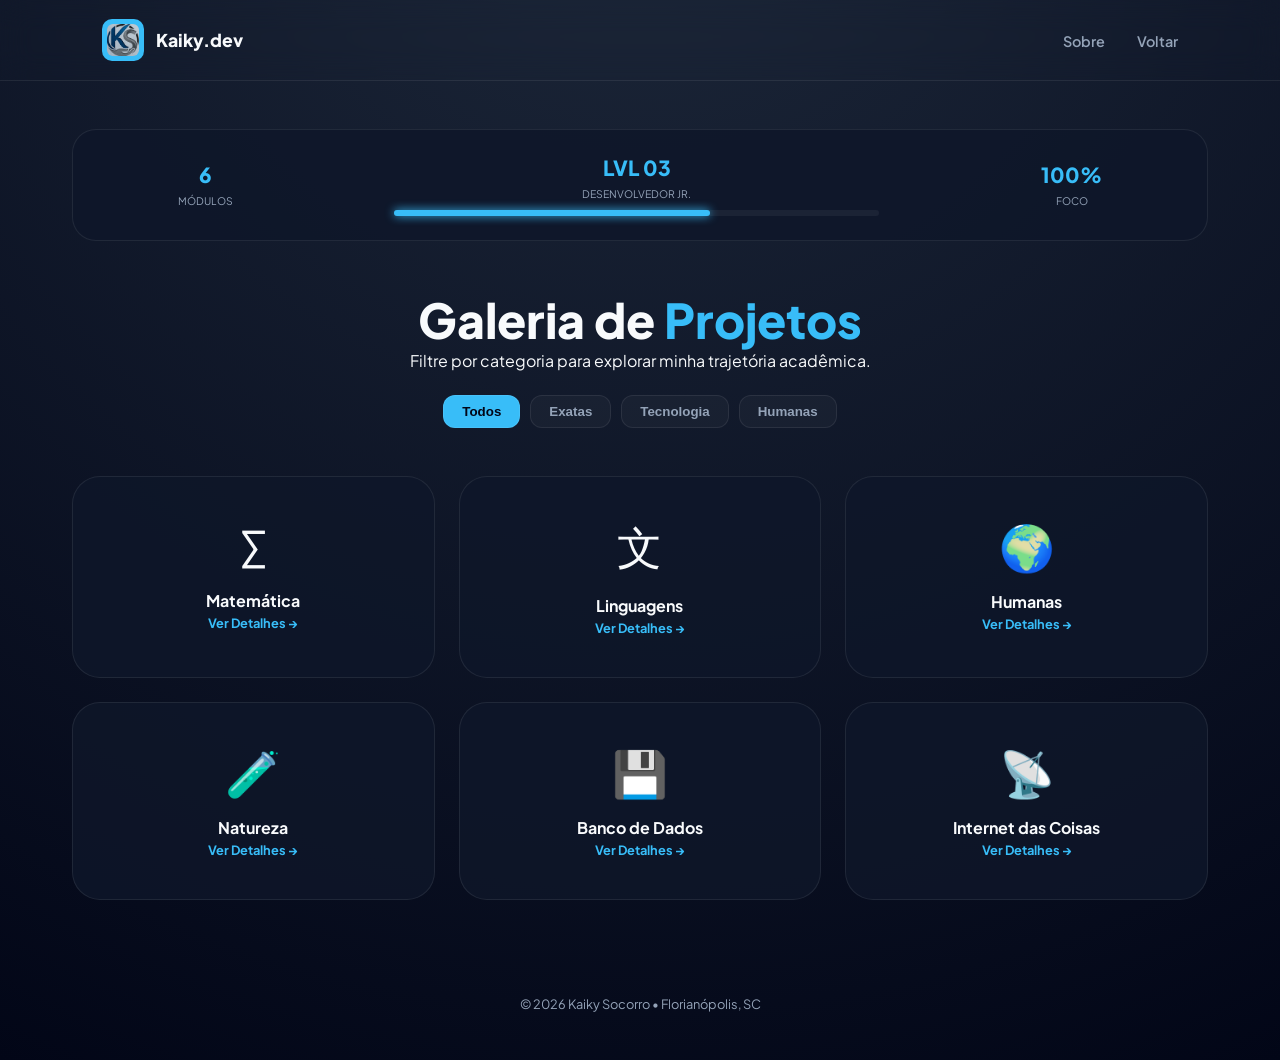
==== Projetos.html @ 686671b9 "Add files via upload" ====
<!DOCTYPE html>
<html lang="pt-br">
<head>
    <meta charset="utf-8" />
    <meta name="viewport" content="width=device-width,initial-scale=1" />
    <title>Projetos Profissionais — Kaiky.dev</title>
    <link rel="stylesheet" href="Projetos.css">
    <link href="https://fonts.googleapis.com/css2?family=Plus+Jakarta+Sans:wght@300;400;600;700;800&display=swap" rel="stylesheet">
</head>
<body>
    <header>
        <div class="logo">
            <a href="inicio.html" class="logo-link">
                <div class="logo-bg">
                    <img src="pc.png" alt="Logo" class="mark">
                </div>
                <span>Kaiky.dev</span>
            </a>
        </div>
        <nav>
            <ul class="nav-list">
                <li><a href="sobre.html" class="nav-link">Sobre</a></li>
                <li><a href="inicio.html" class="nav-link active">Voltar</a></li> 
            </ul>      
        </nav>
    </header>

    <main class="container">
        <section class="stats-panel">
            <div class="stat-item">
                <span class="stat-value">6</span>
                <span class="stat-label">Módulos</span>
            </div>
            <div class="stat-item main-stat">
                <span class="stat-value">LVL 03</span>
                <span class="stat-label">Desenvolvedor Jr.</span>
                <div class="progress-bar"><div class="progress-fill"></div></div>
            </div>
            <div class="stat-item">
                <span class="stat-value">100%</span>
                <span class="stat-label">Foco</span>
            </div>
        </section>

        <section class="section-header">
            <h1>Galeria de <span class="highlight">Projetos</span></h1>
            <p class="subtitle">Filtre por categoria para explorar minha trajetória acadêmica.</p>
            
            <div class="filter-group">
                <button class="filter-btn active" onclick="filterProjects('todos', this)">Todos</button>
                <button class="filter-btn" onclick="filterProjects('Exatas', this)">Exatas</button>
                <button class="filter-btn" onclick="filterProjects('Tecnologia', this)">Tecnologia</button>
                <button class="filter-btn" onclick="filterProjects('Humanas', this)">Humanas</button>
            </div>
        </section>

        <section id="grid" class="grid">
            <article class="card" data-category="Exatas" onclick="openModalMatematica()">
                <div class="card-glow"></div>
                <div class="card-icon">∑</div>
                <div class="card-content">
                    <h4>Matemática</h4>
                    <span class="view-more">Ver Detalhes →</span>
                </div>
            </article>

            <article class="card" data-category="Humanas" onclick="openModalLinguagens()">
                <div class="card-glow"></div>
                <div class="card-icon">文</div>
                <div class="card-content">
                    <h4>Linguagens</h4>
                    <span class="view-more">Ver Detalhes →</span>
                </div>
            </article>

            <article class="card" data-category="Humanas" onclick="openModalHumanas()">
                <div class="card-glow"></div>
                <div class="card-icon">🌍</div>
                <div class="card-content">
                    <h4>Humanas</h4>
                    <span class="view-more">Ver Detalhes →</span>
                </div>
            </article>

            <article class="card" data-category="Exatas" onclick="openModalNatureza()">
                <div class="card-glow"></div>
                <div class="card-icon">🧪</div>
                <div class="card-content">
                    <h4>Natureza</h4>
                    <span class="view-more">Ver Detalhes →</span>
                </div>
            </article>

            <article class="card" data-category="Tecnologia" onclick="openModalBancoDados()">
                <div class="card-glow"></div>
                <div class="card-icon">💾</div>
                <div class="card-content">
                    <h4>Banco de Dados</h4>
                    <span class="view-more">Ver Detalhes →</span>
                </div>
            </article>

            <article class="card" data-category="Tecnologia" onclick="openModalIoT()">
                <div class="card-glow"></div>
                <div class="card-icon">📡</div>
                <div class="card-content">
                    <h4>Internet das Coisas</h4>
                    <span class="view-more">Ver Detalhes →</span>
                </div>
            </article>
        </section>
    </main>

    <div id="projectModal" class="modal">
        <div class="modal-content">
            <button class="close-btn" onclick="closeModal()" aria-label="Fechar">&times;</button>
            
            <header class="modal-header">
                <div class="modal-meta">Documentação • <span id="modalCategory">Categoria</span></div>
                <h2 id="modalTitle">Título</h2>
            </header>
            
            <div class="modal-body">
                <div class="document-style">
                    <p id="modalDescription"></p>
                </div>
            </div>

            <footer class="modal-footer">
                <div class="footer-status">
                    <span class="status-dot"></span> Revisado
                </div>
                <div class="modal-buttons">
                    <a id="modalLinkExtra" href="" target="_blank" class="btn-link">Ir para a atividade</a>
                </div>
            </footer>
        </div>
    </div>

    <!-- Modal Matemática -->
    <div id="modalMatematica" class="modal">
        <div class="modal-content">
            <button class="close-btn" onclick="closeModalMatematica()" aria-label="Fechar">&times;</button>
            <header class="modal-header">
                <div class="modal-meta">Documentação • Matemática</div>
                <h2>Cálculo Estrutural</h2>
            </header>
            <div class="modal-body">
                <div class="document-style">
                    <p>Relatório detalhado sobre cálculos de funções e trigonometria aplicados.</p>
                </div>
            </div>
            <footer class="modal-footer">
                <div class="footer-status">
                    <span class="status-dot"></span> Revisado
                </div>
                <div class="modal-buttons">
                    <a id="linkMatematica" href="https://docs.google.com/document/d/15bXQgfUvKJQLeIyQMbmlG97O2-Q0ULo2FvT8UIp5lyk/edit?usp=sharing"_blank" class="btn-link">Ir para a atividade</a>
                </div>
            </footer>
        </div>
    </div>

    <!-- Modal Linguagens -->
    <div id="modalLinguagens" class="modal">
        <div class="modal-content">
            <button class="close-btn" onclick="closeModalLinguagens()" aria-label="Fechar">&times;</button>
            <header class="modal-header">
                <div class="modal-meta">Documentação • Linguagens</div>
                <h2>Análise Textual</h2>
            </header>
            <div class="modal-body">
                <div class="document-style">
                    <p>Estudo sobre variação linguística e produção acadêmica.</p>
                </div>
            </div>
            <footer class="modal-footer">
                <div class="footer-status">
                    <span class="status-dot"></span> Revisado
                </div>
                <div class="modal-buttons">
                    <a id="linkLinguagens" href="https://docs.google.com/document/d/1CBR6W2oDOFyFy29BvnR0QTS9NnZ_u9N1ECI0q3sZjXM/edit?usp=sharing" target="_blank" class="btn-link">Ir para a atividade</a>
                </div>
            </footer>
        </div>
    </div>

    <!-- Modal Humanas -->
    <div id="modalHumanas" class="modal">
        <div class="modal-content">
            <button class="close-btn" onclick="closeModalHumanas()" aria-label="Fechar">&times;</button>
            <header class="modal-header">
                <div class="modal-meta">Documentação • Humanas</div>
                <h2>Geopolítica Moderna</h2>
            </header>
            <div class="modal-body">
                <div class="document-style">
                    <p>Análise dos conflitos territoriais contemporâneos.</p>
                </div>
            </div>
            <footer class="modal-footer">
                <div class="footer-status">
                    <span class="status-dot"></span> Revisado
                </div>
                <div class="modal-buttons">
                    <a id="linkHumanas" href="https://docs.google.com/document/d/1N2pjqIwtdRZMUKshfzKHvHP2A3W_KZ5-mMgurNKXGGY/edit?usp=sharing" target="_blank" class="btn-link">Ir para a atividade</a>
                </div>
            </footer>
        </div>
    </div>

    <!-- Modal Natureza -->
    <div id="modalNatureza" class="modal">
        <div class="modal-content">
            <button class="close-btn" onclick="closeModalNatureza()" aria-label="Fechar">&times;</button>
            <header class="modal-header">
                <div class="modal-meta">Documentação • Natureza</div>
                <h2>Termodinâmica Aplicada</h2>
            </header>
            <div class="modal-body">
                <div class="document-style">
                    <p>Experimentos de transferência de calor e física clássica.</p>
                </div>
            </div>
            <footer class="modal-footer">
                <div class="footer-status">
                    <span class="status-dot"></span> Revisado
                </div>
                <div class="modal-buttons">
                    <a id="linkNatureza" href="https://docs.google.com/document/d/1zVisqrExfVbcQSKAmpqd7nLZNn12geOXiTr40QkSjq8/edit?usp=sharing" target="_blank" class="btn-link">Ir para a atividade</a>
                </div>
            </footer>
        </div>
    </div>

    <!-- Modal Banco de Dados -->
    <div id="modalBancoDados" class="modal">
        <div class="modal-content">
            <button class="close-btn" onclick="closeModalBancoDados()" aria-label="Fechar">&times;</button>
            <header class="modal-header">
                <div class="modal-meta">Documentação • Tecnologia</div>
                <h2>Modelagem SQL</h2>
            </header>
            <div class="modal-body">
                <div class="document-style">
                    <p>Scripts de automação para bancos de dados relacionais.</p>
                </div>
            </div>
            <footer class="modal-footer">
                <div class="footer-status">
                    <span class="status-dot"></span> Revisado
                </div>
                <div class="modal-buttons">
                    <a id="linkBancoDados" href="https://docs.google.com/document/d/1zBCUg8segSuOqLIxV3GU66BmvsG7GlVMwMnPh7TM7uI/edit?usp=sharing" target="_blank" class="btn-link">Ir para a atividade</a>
                </div>
            </footer>
        </div>
    </div>

    <!-- Modal IoT -->
    <div id="modalIoT" class="modal">
        <div class="modal-content">
            <button class="close-btn" onclick="closeModalIoT()" aria-label="Fechar">&times;</button>
            <header class="modal-header">
                <div class="modal-meta">Documentação • IoT</div>
                <h2>Sensores e WiFi</h2>
            </header>
            <div class="modal-body">
                <div class="document-style">
                    <p>Monitoramento remoto com sensores e ESP32.</p>
                </div>
            </div>
            <footer class="modal-footer">
                <div class="footer-status">
                    <span class="status-dot"></span> Revisado
                </div>
                <div class="modal-buttons">
                    <a id="linkIoT" href="https://docs.google.com/document/d/1zBCUg8segSuOqLIxV3GU66BmvsG7GlVMwMnPh7TM7uI/edit?usp=sharing" target="_blank" class="btn-link">Ir para a atividade</a>
                </div>
            </footer>
        </div>
    </div>

    <footer>© <span id="year"></span> Kaiky Socorro • Florianópolis, SC</footer>

    <script>
        document.getElementById('year').textContent = new Date().getFullYear();

        function filterProjects(category, btn) {
            const cards = document.querySelectorAll('.card');
            const btns = document.querySelectorAll('.filter-btn');
            btns.forEach(b => b.classList.remove('active'));
            btn.classList.add('active');

            cards.forEach(card => {
                if (category === 'todos' || card.getAttribute('data-category') === category) {
                    card.style.display = "flex";
                } else {
                    card.style.display = "none";
                }
            });
        }

        // Funções Matemática
        function openModalMatematica() {
            document.getElementById('modalMatematica').style.display = "flex";
            document.body.style.overflow = "hidden";
        }
        function closeModalMatematica() {
            document.getElementById('modalMatematica').style.display = "none";
            document.body.style.overflow = "auto";
        }

        // Funções Linguagens
        function openModalLinguagens() {
            document.getElementById('modalLinguagens').style.display = "flex";
            document.body.style.overflow = "hidden";
        }
        function closeModalLinguagens() {
            document.getElementById('modalLinguagens').style.display = "none";
            document.body.style.overflow = "auto";
        }

        // Funções Humanas
        function openModalHumanas() {
            document.getElementById('modalHumanas').style.display = "flex";
            document.body.style.overflow = "hidden";
        }
        function closeModalHumanas() {
            document.getElementById('modalHumanas').style.display = "none";
            document.body.style.overflow = "auto";
        }

        // Funções Natureza
        function openModalNatureza() {
            document.getElementById('modalNatureza').style.display = "flex";
            document.body.style.overflow = "hidden";
        }
        function closeModalNatureza() {
            document.getElementById('modalNatureza').style.display = "none";
            document.body.style.overflow = "auto";
        }

        // Funções Banco de Dados
        function openModalBancoDados() {
            document.getElementById('modalBancoDados').style.display = "flex";
            document.body.style.overflow = "hidden";
        }
        function closeModalBancoDados() {
            document.getElementById('modalBancoDados').style.display = "none";
            document.body.style.overflow = "auto";
        }

        // Funções IoT
        function openModalIoT() {
            document.getElementById('modalIoT').style.display = "flex";
            document.body.style.overflow = "hidden";
        }
        function closeModalIoT() {
            document.getElementById('modalIoT').style.display = "none";
            document.body.style.overflow = "auto";
        }

        // Fechar modal ao clicar fora
        window.onclick = (e) => { 
            if(e.target.id === 'modalMatematica') closeModalMatematica();
            if(e.target.id === 'modalLinguagens') closeModalLinguagens();
            if(e.target.id === 'modalHumanas') closeModalHumanas();
            if(e.target.id === 'modalNatureza') closeModalNatureza();
            if(e.target.id === 'modalBancoDados') closeModalBancoDados();
            if(e.target.id === 'modalIoT') closeModalIoT();
        }
    </script>
</body>
</html>
---- Projetos.css ----
:root {
    --bg: #020617;
    --panel: rgba(15, 23, 42, 0.85);
    --accent: #38bdf8;
    --text: #f8fafc;
    --text-dim: #94a3b8;
    --border: rgba(255, 255, 255, 0.08);
}

* { box-sizing: border-box; margin: 0; padding: 0; }

body {
    font-family: 'Plus Jakarta Sans', sans-serif;
    background-color: var(--bg);
    background-image: radial-gradient(circle at 50% -20%, #1e293b, #020617);
    color: var(--text);
    min-height: 100vh;
}

header {
    display: flex; justify-content: space-between; align-items: center;
    padding: 1.2rem 8%; backdrop-filter: blur(15px);
    border-bottom: 1px solid var(--border);
    position: sticky; top: 0; z-index: 100;
}

.logo-link { display: flex; align-items: center; gap: 12px; text-decoration: none; color: var(--text); }
.logo-bg { background: var(--accent); padding: 5px; border-radius: 10px; display: flex; }
.mark { width: 32px; height: 32px; border-radius: 6px; }
.logo-link span { font-weight: 800; font-size: 1.1rem; }

.nav-list { list-style: none; display: flex; gap: 2rem; }
.nav-link { color: var(--text-dim); text-decoration: none; font-size: 0.9rem; font-weight: 600; }

.container { max-width: 1200px; margin: 3rem auto; padding: 0 2rem; }

/* Stats Panel */
.stats-panel {
    display: flex; justify-content: space-around; align-items: center;
    background: var(--panel); border: 1px solid var(--border);
    border-radius: 24px; padding: 1.5rem; margin-bottom: 3rem;
}
.stat-item { text-align: center; }
.stat-value { font-size: 1.3rem; font-weight: 800; color: var(--accent); display: block; }
.stat-label { font-size: 0.65rem; text-transform: uppercase; color: var(--text-dim); }
.main-stat { flex: 0.5; }
.progress-bar { width: 100%; height: 6px; background: rgba(255,255,255,0.05); border-radius: 10px; margin-top: 8px; }
.progress-fill { width: 65%; height: 100%; background: var(--accent); border-radius: 10px; box-shadow: 0 0 10px var(--accent); }

/* Header & Filters */
.section-header { text-align: center; margin-bottom: 3rem; }
.section-header h1 { font-size: 3rem; font-weight: 800; }
.highlight { color: var(--accent); }
.filter-group { display: flex; justify-content: center; gap: 10px; margin-top: 1.5rem; }
.filter-btn {
    background: rgba(255,255,255,0.03); border: 1px solid var(--border);
    color: var(--text-dim); padding: 8px 18px; border-radius: 12px;
    cursor: pointer; font-weight: 600; transition: 0.3s;
}
.filter-btn:hover, .filter-btn.active { background: var(--accent); color: #020617; }

/* Grid */
.grid { display: grid; grid-template-columns: repeat(auto-fill, minmax(300px, 1fr)); gap: 1.5rem; }

.card {
    background: var(--panel); border: 1px solid var(--border);
    border-radius: 28px; padding: 2.5rem 1.5rem; cursor: pointer;
    position: relative; overflow: hidden; transition: 0.3s;
    display: flex; flex-direction: column; align-items: center; text-align: center;
}
.card:hover { transform: translateY(-8px); border-color: var(--accent); }
.card-icon { font-size: 2.8rem; margin-bottom: 1rem; }
.view-more { font-size: 0.8rem; font-weight: 700; color: var(--accent); margin-top: 1rem; }

/* Modal Corrigido */
.modal {
    display: none; position: fixed; top: 0; left: 0; width: 100%; height: 100%;
    background: rgba(2, 6, 23, 0.9); backdrop-filter: blur(10px);
    z-index: 1000; justify-content: center; align-items: center;
}
.modal-content {
    background: #0f172a; width: 90%; max-width: 550px;
    border-radius: 32px; border: 1px solid var(--border);
    position: relative; animation: modalIn 0.3s ease;
}
@keyframes modalIn { from { opacity: 0; transform: scale(0.95); } to { opacity: 1; transform: scale(1); } }

/* Estilo do Botão de Fechar */
.close-btn {
    position: absolute; top: 1.2rem; right: 1.2rem;
    width: 40px; height: 40px; background: rgba(255,255,255,0.05);
    border: none; border-radius: 50%; color: white;
    font-size: 1.8rem; cursor: pointer; display: flex; align-items: center; justify-content: center;
    transition: 0.3s;
}
.close-btn:hover { background: #ef4444; transform: rotate(90deg); }

.modal-header { padding: 3rem 2.5rem 1rem; }
.modal-meta { color: var(--accent); font-size: 0.75rem; text-transform: uppercase; font-weight: 700; }
.modal-header h2 { font-size: 1.8rem; font-weight: 800; margin-top: 5px; }

.modal-body { padding: 0 2.5rem 2rem; color: var(--text-dim); line-height: 1.6; }

.modal-footer { padding: 1.5rem 2.5rem 2.5rem; display: flex; justify-content: space-between; align-items: center; }
.status-dot { width: 8px; height: 8px; background: #22c55e; border-radius: 50%; display: inline-block; margin-right: 5px; }

.btn-link {
    background: var(--accent); color: #020617; padding: 12px 24px;
    border-radius: 12px; text-decoration: none; font-weight: 700; transition: 0.3s;
}
.btn-link:hover { transform: scale(1.05); box-shadow: 0 5px 15px rgba(56, 189, 248, 0.3); }

footer { text-align: center; padding: 3rem; color: var(--text-dim); font-size: 0.8rem; }
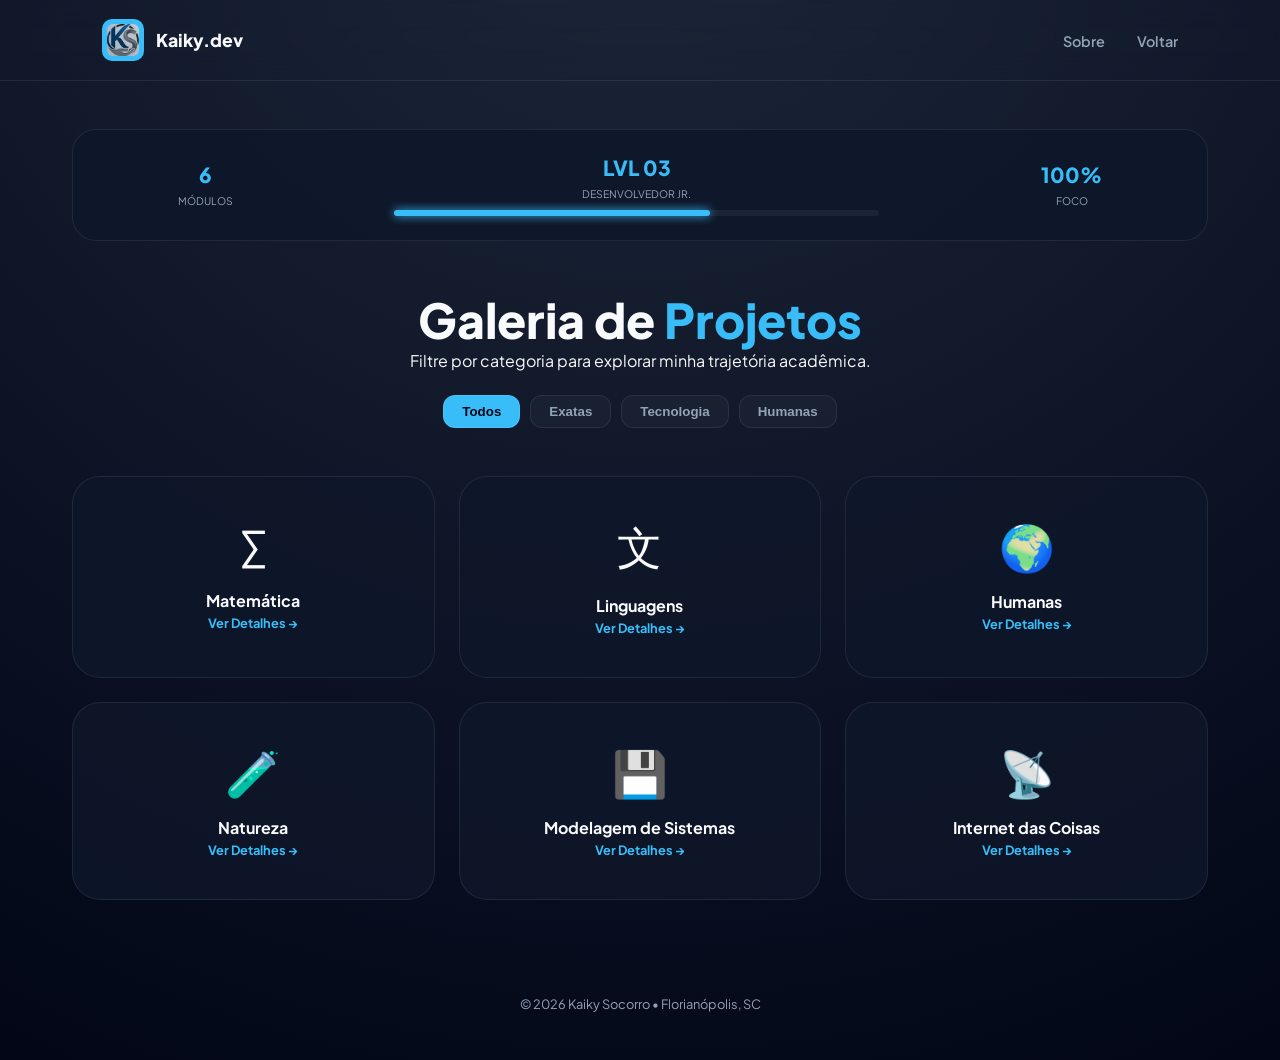
==== commit 67131073: "Fix HTML encoding issues in Projetos.html" ====
--- a/Projetos.html
+++ b/Projetos.html
@@ -10,7 +10,7 @@
 <body>
     <header>
         <div class="logo">
-            <a href="inicio.html" class="logo-link">
+            <a href="index.html" class="logo-link">
                 <div class="logo-bg">
                     <img src="pc.png" alt="Logo" class="mark">
                 </div>
@@ -20,7 +20,7 @@
         <nav>
             <ul class="nav-list">
                 <li><a href="sobre.html" class="nav-link">Sobre</a></li>
-                <li><a href="inicio.html" class="nav-link active">Voltar</a></li> 
+                <li><a href="index.html" class="nav-link active">Voltar</a></li> 
             </ul>      
         </nav>
     </header>
@@ -95,7 +95,7 @@
                 <div class="card-glow"></div>
                 <div class="card-icon">💾</div>
                 <div class="card-content">
-                    <h4>Banco de Dados</h4>
+                    <h4>Modelagem de Sistemas</h4>
                     <span class="view-more">Ver Detalhes →</span>
                 </div>
             </article>
@@ -143,11 +143,11 @@
             <button class="close-btn" onclick="closeModalMatematica()" aria-label="Fechar">&times;</button>
             <header class="modal-header">
                 <div class="modal-meta">Documentação • Matemática</div>
-                <h2>Cálculo Estrutural</h2>
-            </header>
-            <div class="modal-body">
-                <div class="document-style">
-                    <p>Relatório detalhado sobre cálculos de funções e trigonometria aplicados.</p>
+                <h2>Lógica</h2>
+            </header>
+            <div class="modal-body">
+                <div class="document-style">
+                    <p>Foca em números, lógica e padrões para resolver problemas do dia a dia. É a base para calcular tudo, desde finanças até grandes construções.</p>
                 </div>
             </div>
             <footer class="modal-footer">
@@ -167,11 +167,11 @@
             <button class="close-btn" onclick="closeModalLinguagens()" aria-label="Fechar">&times;</button>
             <header class="modal-header">
                 <div class="modal-meta">Documentação • Linguagens</div>
-                <h2>Análise Textual</h2>
-            </header>
-            <div class="modal-body">
-                <div class="document-style">
-                    <p>Estudo sobre variação linguística e produção acadêmica.</p>
+                <h2>Expressão</h2>
+            </header>
+            <div class="modal-body">
+                <div class="document-style">
+                    <p>Explora a comunicação através da escrita, fala, artes e línguas estrangeiras. Serve para a gente se expressar melhor e interpretar o que nos cerca.</p>
                 </div>
             </div>
             <footer class="modal-footer">
@@ -191,11 +191,11 @@
             <button class="close-btn" onclick="closeModalHumanas()" aria-label="Fechar">&times;</button>
             <header class="modal-header">
                 <div class="modal-meta">Documentação • Humanas</div>
-                <h2>Geopolítica Moderna</h2>
-            </header>
-            <div class="modal-body">
-                <div class="document-style">
-                    <p>Análise dos conflitos territoriais contemporâneos.</p>
+                <h2>Sociedade</h2>
+            </header>
+            <div class="modal-body">
+                <div class="document-style">
+                    <p>Estuda como a sociedade e a cultura se formam ao longo do tempo. Ajuda a entender política, história e como a gente convive no mundo.</p>
                 </div>
             </div>
             <footer class="modal-footer">
@@ -215,11 +215,11 @@
             <button class="close-btn" onclick="closeModalNatureza()" aria-label="Fechar">&times;</button>
             <header class="modal-header">
                 <div class="modal-meta">Documentação • Natureza</div>
-                <h2>Termodinâmica Aplicada</h2>
-            </header>
-            <div class="modal-body">
-                <div class="document-style">
-                    <p>Experimentos de transferência de calor e física clássica.</p>
+                <h2>Vida</h2>
+            </header>
+            <div class="modal-body">
+                <div class="document-style">
+                    <p>Investiga o funcionamento do universo, do corpo humano e do meio ambiente. Usa a ciência para explicar fenômenos físicos, químicos e biológicos.</p>
                 </div>
             </div>
             <footer class="modal-footer">
@@ -243,7 +243,7 @@
             </header>
             <div class="modal-body">
                 <div class="document-style">
-                    <p>Scripts de automação para bancos de dados relacionais.</p>
+                    <p>Atividades</p>
                 </div>
             </div>
             <footer class="modal-footer">
@@ -372,4 +372,4 @@
         }
     </script>
 </body>
-</html>+</html>
